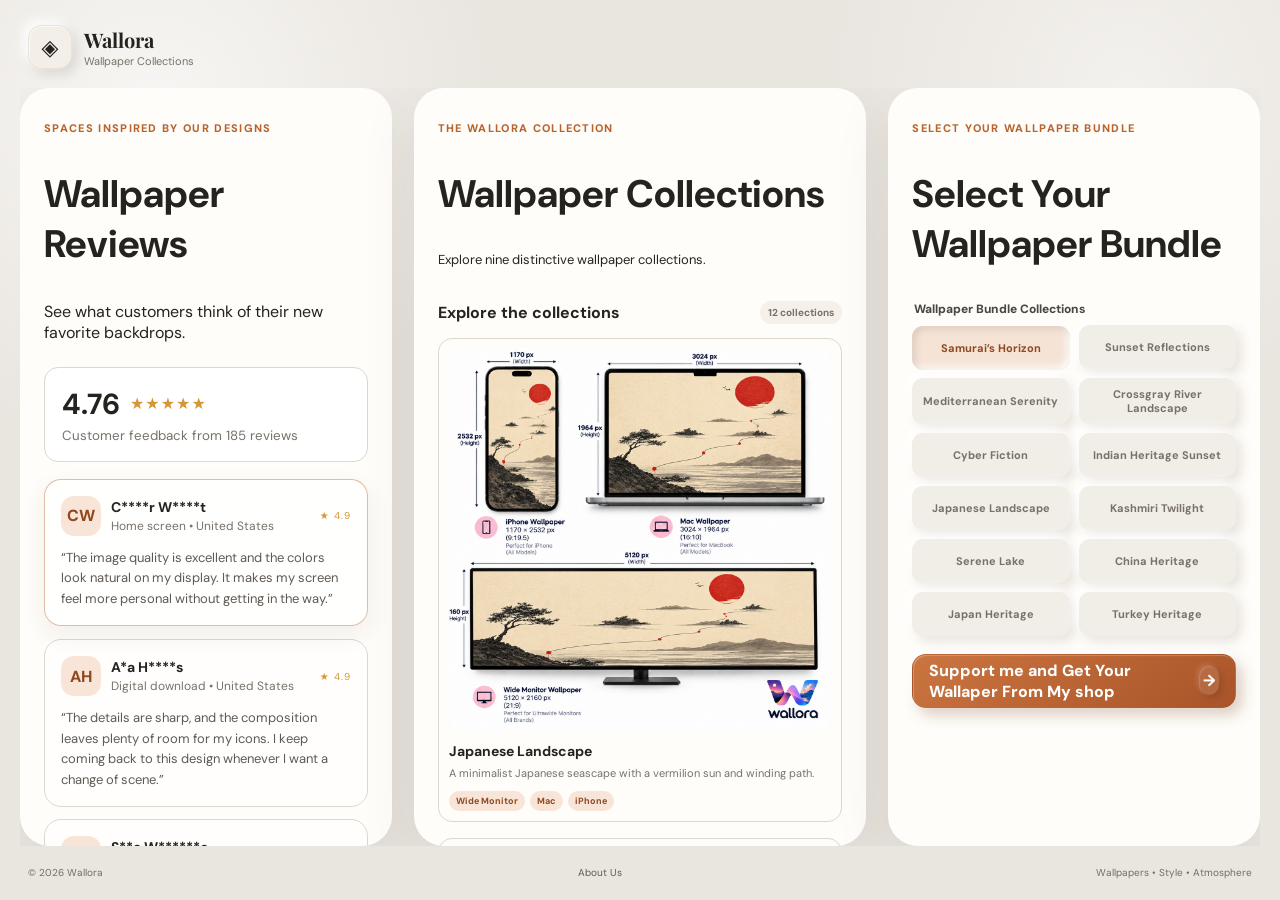
==== index.html @ 34a784f7 "Convert storefront to Wallora wallpaper shop" ====
<!DOCTYPE html>
<html lang="en">
<head>
  <meta charset="UTF-8" />
  <meta name="viewport" content="width=device-width, initial-scale=1.0, viewport-fit=cover" />
  <meta name="theme-color" content="#e9e5df" />
  <meta name="description" content="Explore the Wallora wallpaper collections: Samurai’s Horizon, Sunset Reflections, and Mediterranean Serenity." />
  <title>Wallora — Wallpaper Collections</title>
  <link rel="preconnect" href="https://fonts.googleapis.com">
  <link rel="preconnect" href="https://fonts.gstatic.com" crossorigin>
  <link href="https://fonts.googleapis.com/css2?family=DM+Sans:wght@400;500;600;700&family=Playfair+Display:wght@600;700&display=swap" rel="stylesheet">
  <link rel="stylesheet" href="styles.css" />
</head>
<body>
  <div class="page-shell">
    <header class="site-header">
      <a class="brand" href="index.html" aria-label="Wallora home">
        <span class="brand-mark">◈</span>
        <span>
          <strong>Wallora</strong>
          <small>Wallpaper Collections</small>
        </span>
      </a>
    </header>

    <nav class="mobile-section-nav" aria-label="Browse page sections">
      <button class="mobile-section-button active" type="button" data-panel="reviews" aria-pressed="true">Reviews</button>
      <button class="mobile-section-button" type="button" data-panel="writing" aria-pressed="false">Collections</button>
      <button class="mobile-section-button" type="button" data-panel="order" aria-pressed="false">Order</button>
    </nav>

    <main class="workspace">
      <!-- LEFT: REVIEWS -->
      <section class="panel reviews-panel" id="reviews" aria-labelledby="reviews-title">
        <div class="panel-top">
          <span class="eyebrow">Spaces inspired by our designs</span>
          <h1 id="reviews-title">Wallpaper Reviews</h1>
          <p>See what customers think of their new favorite backdrops.</p>
        </div>

        <div class="rating-summary" aria-label="Average rating 4.76 out of 5">
          <div>
            <strong id="review-average">4.76</strong>
            <span class="stars">★★★★★</span>
          </div>
          <small id="review-count">Customer feedback</small>
        </div>

        <div class="review-list" id="review-list"></div>
        <button class="review-load-more" id="review-load-more" type="button" aria-controls="review-list">Show more reviews</button>

        <div class="review-footer">
          <span class="trust-dot"></span>
          <span>Designed with care • Digital downloads</span>
        </div>
      </section>

      <!-- MIDDLE: WALLPAPER COLLECTIONS -->
      <section class="panel library-panel" id="writing" aria-labelledby="library-title">
        <div class="library-header">
          <span class="eyebrow">The Wallora collection</span>
          <h2 id="library-title">Wallpaper Collections</h2>
          <p>Explore nine distinctive wallpaper collections.</p>
        </div>
        <div class="library-catalog" id="library-catalog"></div>
      </section>

      <!-- RIGHT: ORDER / PAYMENT -->
      <section class="panel checkout-panel" id="order" aria-labelledby="checkout-title">
        <div class="checkout-header">
          <span class="eyebrow">Select Your Wallpaper Bundle</span>
          <h2 id="checkout-title">Select Your Wallpaper Bundle</h2>
        </div>
        <div id="payment-form">
          <fieldset class="choice-section">
            <legend>Wallpaper Bundle Collections</legend>
            <div class="type-options" role="group" aria-label="Wallpaper bundle collections">
              <button class="choice-button type-choice active" type="button" data-value="Samurai’s Horizon" aria-pressed="true">Samurai’s Horizon</button>
              <button class="choice-button type-choice" type="button" data-value="Sunset Reflections" aria-pressed="false">Sunset Reflections</button>
              <button class="choice-button type-choice" type="button" data-value="Mediterranean Serenity" aria-pressed="false">Mediterranean Serenity</button>
              <button class="choice-button type-choice" type="button" data-value="Crossgray River Landscape" aria-pressed="false">Crossgray River Landscape</button>
              <button class="choice-button type-choice" type="button" data-value="Cyber Fiction" aria-pressed="false">Cyber Fiction</button>
              <button class="choice-button type-choice" type="button" data-value="Indian Heritage Sunset" aria-pressed="false">Indian Heritage Sunset</button>
              <button class="choice-button type-choice" type="button" data-value="Japanese Landscape" aria-pressed="false">Japanese Landscape</button>
              <button class="choice-button type-choice" type="button" data-value="Kashmiri Twilight" aria-pressed="false">Kashmiri Twilight</button>
              <button class="choice-button type-choice" type="button" data-value="Serene Lake" aria-pressed="false">Serene Lake</button>
              <button class="choice-button type-choice" type="button" data-value="China Heritage" aria-pressed="false">China Heritage</button>
              <button class="choice-button type-choice" type="button" data-value="Japan Heritage" aria-pressed="false">Japan Heritage</button>
              <button class="choice-button type-choice" type="button" data-value="Turkey Heritage" aria-pressed="false">Turkey Heritage</button>
            </div>
            <input id="story-type" name="storyType" type="hidden" value="Samurai’s Horizon" />
          </fieldset>

          <a class="pay-button" href="https://buymeacoffee.com/wallora" target="_blank" rel="noopener noreferrer">
            <span>Support me and Get Your Wallaper From My shop</span>
            <span aria-hidden="true">→</span>
          </a>
        </div>

      </section>
    </main>

    <footer class="site-footer">
      <span>© <span id="year"></span> Wallora</span>
      <nav class="footer-links" aria-label="Footer navigation">
        <a href="about.html">About Us</a>
      </nav>
      <span class="footer-tagline">Wallpapers • Style • Atmosphere</span>
    </footer>
  </div>

  <dialog class="wallpaper-dialog" id="wallpaper-dialog" aria-labelledby="wallpaper-dialog-title">
    <button class="wallpaper-dialog-close" type="button" aria-label="Close wallpaper preview">×</button>
    <img class="wallpaper-dialog-image" src="" alt="" />
    <div class="wallpaper-dialog-details">
      <span class="eyebrow">Wallpaper preview</span>
      <h2 class="wallpaper-dialog-title" id="wallpaper-dialog-title"></h2>
      <label for="wallpaper-email">Email</label>
      <input id="wallpaper-email" type="email" autocomplete="email" placeholder="you@example.com" required />
      <button class="pay-button wallpaper-get-button" type="button"><span>Get</span><span aria-hidden="true">→</span></button>
    </div>
  </dialog>

  <script src="script.js"></script>
</body>
</html>
---- styles.css ----
:root {
  --page: #e9e5df;
  --panel: #fffdf9;
  --panel-soft: #f5f0e9;
  --ink: #25231f;
  --muted: #777169;
  --line: #ddd7cf;
  --accent: #b6632d;
  --accent-dark: #8f4820;
  --accent-soft: #f8e5d7;
  --olive: #6f7e5b;
  --shadow: 0 18px 60px rgba(60, 49, 38, .08);
  --neu-raised: -5px -5px 11px rgba(255,255,255,.88), 5px 5px 12px rgba(83,70,55,.15);
  --neu-pressed: inset 3px 3px 7px rgba(91,75,57,.16), inset -3px -3px 7px rgba(255,255,255,.9);
  --radius-xl: 30px;
  --radius-lg: 20px;
  --radius-md: 14px;
}

* { box-sizing: border-box; }

html,
body { height: 100%; }

html { scroll-behavior: smooth; }

body {
  margin: 0;
  overflow: hidden;
  color: var(--ink);
  background:
    radial-gradient(circle at 12% 12%, rgba(255,255,255,.66), transparent 25%),
    radial-gradient(circle at 88% 10%, rgba(255,255,255,.46), transparent 22%),
    var(--page);
  font-family: "DM Sans", system-ui, -apple-system, BlinkMacSystemFont, "Segoe UI", sans-serif;
}

button,
input,
textarea { font: inherit; }

button { cursor: pointer; touch-action: manipulation; }
a { color: inherit; }
[hidden] { display: none !important; }

:focus-visible {
  outline: 3px solid rgba(182,99,45,.28);
  outline-offset: 3px;
}

.page-shell {
  width: min(1540px, calc(100% - 40px));
  height: 100dvh;
  margin: 0 auto;
  padding: 16px 0 12px;
  display: grid;
  grid-template-rows: 62px minmax(0, 1fr) 32px;
  gap: 10px;
}

.site-header {
  min-width: 0;
  display: flex;
  align-items: center;
  justify-content: space-between;
  padding: 0 8px;
}

.mobile-section-nav { display: none; }

.brand {
  min-width: 0;
  display: inline-flex;
  align-items: center;
  gap: 12px;
  text-decoration: none;
}

.brand-mark,
.summary-icon,
.input-wrap > span:not(.currency) {
  display: grid;
  place-items: center;
  flex: 0 0 auto;
  border: 1px solid rgba(120,101,79,.08);
  background: #f3eee7;
  box-shadow: var(--neu-raised), inset 1px 1px 1px rgba(255,255,255,.65);
}

.brand-mark {
  width: 44px;
  height: 44px;
  border-radius: 14px;
  font-size: 22px;
}

.brand strong {
  display: block;
  font-family: "Playfair Display", serif;
  font-size: 20px;
}

.brand small {
  display: block;
  margin-top: 1px;
  color: var(--muted);
  font-size: 11px;
}

.workspace {
  min-width: 0;
  min-height: 0;
  display: grid;
  grid-template-columns: .92fr 1.12fr .92fr;
  gap: 22px;
  overflow: hidden;
}


.panel {
  min-width: 0;
  min-height: 0;
  height: 100%;
  overflow-x: hidden;
  overflow-y: auto;
  overscroll-behavior: contain;
  scrollbar-width: thin;
  scrollbar-color: #d7c9ba transparent;
  border-radius: var(--radius-xl);
  background: var(--panel);
  box-shadow: var(--shadow);
}

.panel::-webkit-scrollbar,
.panel::-webkit-scrollbar-track,
.panel::-webkit-scrollbar-thumb,

.eyebrow {
  display: inline-block;
  color: var(--accent);
  font-size: 11px;
  font-weight: 800;
  letter-spacing: .12em;
  text-transform: uppercase;
}

.panel-top h1,
.library-header h2,
.checkout-header h2,
  margin: 8px 0;
  font-family: "Playfair Display", serif;
  line-height: 1.04;
}

.panel-top p,
.library-header p,
.checkout-header p {
  margin: 0;
  color: var(--muted);
  line-height: 1.52;
}

/* Reviews */
.reviews-panel { padding: 28px 24px 24px; }
.panel-top h1 { font-size: clamp(30px, 3vw, 42px); }

.rating-summary {
  margin: 24px 0 18px;
  padding: 17px;
  border: 1px solid var(--line);
  border-radius: var(--radius-md);
  background: #fff;
}

.rating-summary > div { display: flex; align-items: center; gap: 10px; }
.rating-summary strong { font-size: 29px; }
.stars,
.mini-stars { color: #d59735; letter-spacing: 1px; }
.rating-summary small { display: block; margin-top: 4px; color: var(--muted); }
.review-list { min-width: 0; display: grid; grid-template-columns: minmax(0, 1fr); gap: 12px; }

.review-load-more {
  width: 100%;
  min-height: 46px;
  margin-top: 14px;
  padding: 10px 14px;
  border: 0;
  border-radius: 12px;
  color: var(--accent-dark);
  background: #f1ede7;
  box-shadow: var(--neu-raised);
  font-size: 11px;
  font-weight: 800;
}

.review-load-more:hover { transform: translateY(-1px); }
.review-load-more:active { box-shadow: var(--neu-pressed); transform: translateY(1px); }

.review-card {
  min-width: 0;
  padding: 16px;
  border: 1px solid var(--line);
  border-radius: 17px;
  background: rgba(255,255,255,.74);
  transition: border-color .2s ease, box-shadow .2s ease, transform .2s ease;
}

.review-card:hover,
.review-card.active-review {
  border-color: rgba(182,99,45,.42);
  box-shadow: 0 9px 24px rgba(67,47,31,.07);
  transform: translateY(-1px);
}

.review-head {
  display: grid;
  grid-template-columns: auto 1fr auto;
  gap: 10px;
  align-items: center;
}

.avatar {
  width: 40px;
  height: 40px;
  display: grid;
  place-items: center;
  border-radius: 13px;
  color: var(--accent-dark);
  background: var(--accent-soft);
  font-weight: 800;
}

.review-head strong { display: block; font-size: 14px; }
.review-head span:not(.mini-stars) { display: block; margin-top: 2px; color: var(--muted); font-size: 12px; }
.mini-stars { font-size: 10px; }
.review-card p { margin: 12px 0 0; color: #5f5a53; font-size: 13px; line-height: 1.58; }

.review-footer {
  display: flex;
  align-items: center;
  gap: 8px;
  padding-top: 20px;
  color: var(--muted);
  font-size: 12px;
}

.trust-dot { width: 8px; height: 8px; border-radius: 50%; background: #6c9463; box-shadow: 0 0 0 5px #edf3eb; }

/* Library */
.library-panel { padding: 28px 24px 30px; }
.library-header { padding-bottom: 20px; }
.library-header h2 { font-size: clamp(30px, 3vw, 40px); }
.library-header p { max-width: 440px; font-size: 13px; }
.library-catalog { display: grid; gap: 26px; }
.wallpaper-list { display: grid; gap: 16px; }
.wallpaper-item { min-width: 0; display: flex; flex-direction: column; gap: 12px; padding: 10px; border: 1px solid var(--line); border-radius: 14px; background: var(--panel); }
.wallpaper-preview { display: block; width: 100%; aspect-ratio: 1 / 1; object-fit: cover; border-radius: 9px; background: var(--panel-soft); }
.wallpaper-open { display: block; width: 100%; padding: 0; border: 0; border-radius: 9px; background: transparent; }
.wallpaper-open:focus-visible { outline-offset: 4px; }
.wallpaper-meta { min-width: 0; }
.wallpaper-meta h4 { margin: 0 0 6px; font-size: 14px; line-height: 1.2; }
.wallpaper-meta p { margin: 0; color: var(--muted); font-size: 11px; line-height: 1.45; }
.wallpaper-formats { display: flex; flex-wrap: wrap; gap: 5px; margin-top: 9px; }
.wallpaper-formats a { padding: 4px 7px; border-radius: 999px; color: var(--accent-dark); background: var(--accent-soft); font-size: 9px; font-weight: 700; text-decoration: none; }
.wallpaper-formats a:hover { text-decoration: underline; }

.wallpaper-dialog { width: min(860px, calc(100% - 32px)); max-height: min(90dvh, 760px); padding: 22px; overflow: auto; border: 1px solid var(--line); border-radius: 24px; color: var(--ink); background: var(--panel); box-shadow: 0 28px 80px rgba(37,28,21,.3); }
.wallpaper-dialog::backdrop { background: rgba(37,32,27,.56); backdrop-filter: blur(5px); }
.wallpaper-dialog-close { width: 38px; height: 38px; position: absolute; top: 12px; right: 12px; border: 0; border-radius: 50%; color: var(--ink); background: var(--panel); box-shadow: var(--neu-raised); font-size: 24px; }
.wallpaper-dialog-image { width: 100%; max-height: 48vh; display: block; object-fit: contain; border-radius: 14px; background: var(--panel-soft); }
.wallpaper-dialog-details { display: grid; gap: 10px; padding: 18px 2px 2px; }
.wallpaper-dialog-title { margin: 0 0 4px; font-family: "Playfair Display", serif; font-size: 28px; }
.wallpaper-dialog-details label { color: var(--muted); font-size: 12px; font-weight: 700; }
.wallpaper-dialog-details input { min-height: 48px; padding: 0 13px; border: 1px solid var(--line); border-radius: 12px; background: #fff; }
.wallpaper-get-button { cursor: pointer; }


.library-group {
  padding-top: 20px;
  border-top: 1px solid var(--line);
}

.library-group:first-child { padding-top: 0; border-top: 0; }

.library-group-title {
  display: flex;
  align-items: center;
  justify-content: space-between;
  margin: 0 0 14px;
}

.library-group-title h3 { margin: 0; font-size: 16px; }

.library-count {
  padding: 5px 8px;
  border-radius: 999px;
  color: var(--muted);
  background: var(--panel-soft);
  font-size: 10px;
  font-weight: 700;
}

.book-list {
  display: grid;
  grid-template-columns: repeat(2, minmax(0, 1fr));
  gap: 22px 14px;
}

.book-item { min-width: 0; }

.flip-book {
  width: 100%;
  aspect-ratio: 2 / 3;
  display: block;
  padding: 0;
  border: 0;
  border-radius: 10px;
  background: transparent;
  perspective: 900px;
}

.book-card-inner {
  width: 100%;
  height: 100%;
  position: relative;
  display: block;
  transform-style: preserve-3d;
  transition: transform .58s cubic-bezier(.2,.72,.25,1);
}

.flip-book.is-flipped .book-card-inner { transform: rotateY(180deg); }

.book-face {
  position: absolute;
  inset: 0;
  overflow: hidden;
  display: flex;
  flex-direction: column;
  justify-content: center;
  padding: 18px 15px;
  border: 1px solid rgba(52,34,22,.36);
  border-left-width: 7px;
  border-radius: 6px 11px 11px 6px;
  box-shadow: 0 10px 20px rgba(45,37,31,.17), inset 2px 1px 0 rgba(255,255,255,.18);
  backface-visibility: hidden;
  -webkit-backface-visibility: hidden;
}

.book-face::after {
  content: "";
  position: absolute;
  inset: 9px;
  border: 1px solid currentColor;
  border-radius: 3px;
  opacity: .22;
  pointer-events: none;
}

.book-cover { color: #fff8e9; text-align: center; }
.image-cover { padding: 0; background: #e8ddc9; }
.image-cover::after { display: none; }
.image-cover img { width: 100%; height: 100%; display: block; object-fit: cover; }
.book-cover .book-mark { margin-bottom: 12px; font-size: 22px; filter: drop-shadow(0 2px 2px rgba(0,0,0,.15)); }

.book-cover h4,
.book-back-cover h4 {
  margin: 0;
  font-family: "Playfair Display", serif;
  font-size: clamp(17px, 1.6vw, 23px);
  line-height: 1.04;
}

.book-cover small {
  margin-top: 16px;
  font-size: 7px;
  font-weight: 700;
  letter-spacing: .13em;
  text-transform: uppercase;
}

.book-back-cover {
  color: #4b3b2f;
  background: #f2e7d1;
  transform: rotateY(180deg);
  text-align: left;
}

.book-back-cover h4 { margin-bottom: 10px; font-size: 15px; }
.book-back-cover p { margin: 0; font-family: Georgia, serif; font-size: 10px; line-height: 1.48; }
.book-back-cover small { margin-top: auto; padding-top: 10px; color: #806f5c; font-size: 8px; font-weight: 700; }

.tone-0 { background: linear-gradient(155deg, #82452d, #b46e49); }
.tone-1 { background: linear-gradient(155deg, #46563f, #7a896f); }
.tone-2 { color: #5d431e; background: linear-gradient(155deg, #c9a15d, #efd9a8); }
.tone-3 { background: linear-gradient(155deg, #455b64, #78919a); }
.tone-4 { background: linear-gradient(155deg, #6e536b, #9b7897); }
.tone-5 { background: linear-gradient(155deg, #8b6339, #c3945d); }
.tone-6 { background: linear-gradient(155deg, #3f6158, #6f9489); }

.flip-book:hover .book-card-inner { transform: translateY(-3px) rotateY(0); }
.flip-book.is-flipped:hover .book-card-inner { transform: translateY(-3px) rotateY(180deg); }

.book-meta { padding: 10px 2px 0; }
.book-meta h4 { margin: 0 0 4px; font-size: 13px; line-height: 1.25; }
.book-meta p { min-height: 34px; margin: 0; color: var(--muted); font-size: 10px; line-height: 1.45; }

.book-rating {
  display: flex;
  align-items: center;
  justify-content: space-between;
  gap: 7px;
  margin-top: 8px;
  color: var(--muted);
  font-size: 9px;
}

.book-rating strong { color: #d18d27; font-size: 10px; letter-spacing: .03em; }

/* Checkout */
.checkout-panel { padding: 28px 24px 24px; }
.checkout-header h2 { font-size: clamp(30px, 3vw, 40px); }
.checkout-header { margin-bottom: 22px; }
.checkout-header p { font-size: 13px; }

.choice-section {
  min-width: 0;
  margin: 0 0 18px;
  padding: 0;
  border: 0;
}

.choice-section legend,
.field-group label,
.custom-pages-wrap label {
  display: block;
  margin-bottom: 8px;
  color: #4c4640;
  font-size: 12px;
  font-weight: 800;
}

.type-options,
.page-options,
.amount-options { display: grid; gap: 9px; }
.type-options { grid-template-columns: repeat(2, minmax(0, 1fr)); }
.page-options,
.amount-options { grid-template-columns: repeat(3, minmax(0, 1fr)); }

.choice-button {
  border: 0;
  color: var(--muted);
  background: #f1ede7;
  box-shadow: var(--neu-raised);
  font-weight: 700;
  transition: color .18s ease, background .18s ease, box-shadow .18s ease, transform .18s ease;
}

.choice-button {
  min-width: 0;
  min-height: 44px;
  padding: 9px 8px;
  border-radius: 11px;
  font-size: 11px;
}

.choice-button small { display: block; margin-top: 2px; color: inherit; font-size: 8px; font-weight: 500; }
.page-choice strong,
.amount-choice strong { display: block; color: inherit; font-size: 12px; }

.choice-button:hover { color: var(--accent-dark); transform: translateY(-1px); }

.choice-button:active,
.choice-button.active,
.choice-button[aria-pressed="true"] {
  color: var(--accent-dark);
  background: #f5e3d6;
  box-shadow: var(--neu-pressed);
  transform: translateY(1px);
}

.custom-pages-wrap {
  display: grid;
  grid-template-columns: 1fr 96px;
  align-items: center;
  gap: 10px;
  margin-top: 12px;
  padding: 10px 12px;
  border-radius: 11px;
  background: var(--panel-soft);
}

.custom-pages-wrap label { margin: 0; }
.custom-pages-wrap input { width: 100%; min-height: 38px; padding: 0 9px; border: 1px solid var(--line); border-radius: 9px; outline: 0; background: #fff; }
.custom-pages-wrap input:focus { border-color: var(--accent); box-shadow: 0 0 0 3px rgba(182,99,45,.10); }

.field-group { margin-bottom: 15px; }
.optional { color: var(--muted); font-size: 10px; font-weight: 500; }

.input-wrap {
  min-height: 47px;
  display: flex;
  align-items: center;
  gap: 9px;
  padding: 0 12px;
  border: 1px solid var(--line);
  border-radius: 12px;
  background: #fff;
  transition: border-color .2s ease, box-shadow .2s ease;
}

.input-wrap:focus-within { border-color: var(--accent); box-shadow: 0 0 0 3px rgba(182,99,45,.10); }

.input-wrap > span:not(.currency) {
  width: 27px;
  height: 27px;
  border-radius: 9px;
  font-size: 12px;
}

.input-wrap input { width: 100%; border: 0; outline: 0; color: var(--ink); background: transparent; }

textarea {
  width: 100%;
  min-height: 104px;
  padding: 12px;
  resize: vertical;
  border: 1px solid var(--line);
  border-radius: 12px;
  outline: 0;
  color: var(--ink);
  background: #fff;
  line-height: 1.45;
}

textarea:focus { border-color: var(--accent); box-shadow: 0 0 0 3px rgba(182,99,45,.10); }
.error { min-height: 12px; display: block; margin-top: 4px; color: var(--danger); font-size: 9px; }
.amount-section { margin-bottom: 20px; }

.pay-button {
  width: 100%;
  min-height: 54px;
  display: flex;
  align-items: center;
  justify-content: space-between;
  padding: 0 16px;
  border: 1px solid rgba(143,72,32,.12);
  border-radius: 14px;
  color: #fff;
  background: linear-gradient(145deg, #cb7540, #a95429);
  box-shadow: -5px -5px 12px rgba(255,255,255,.72), 6px 7px 14px rgba(111,63,35,.25), inset 1px 1px 1px rgba(255,255,255,.26);
  font-weight: 800;
  text-decoration: none;
  transition: box-shadow .18s ease, transform .18s ease, filter .18s ease;
}

.pay-button:hover { filter: saturate(1.05); transform: translateY(-1px); }
.pay-button:active { box-shadow: inset 4px 4px 9px rgba(100,42,17,.30), inset -3px -3px 8px rgba(255,188,139,.18); transform: translateY(1px); }
.pay-button:disabled { cursor: wait; filter: grayscale(.2); opacity: .72; transform: none; }

.pay-button > span:last-child {
  width: 29px;
  height: 29px;
  display: grid;
  place-items: center;
  border-radius: 10px;
  background: rgba(255,255,255,.1);
  box-shadow: -2px -2px 5px rgba(255,255,255,.16), 3px 3px 6px rgba(86,38,16,.24), inset 1px 1px 1px rgba(255,255,255,.16);
}

.secure-note { margin: 11px 5px 0; color: var(--muted); font-size: 9px; line-height: 1.45; text-align: center; }
.form-message { margin-top: 9px; border-radius: 11px; font-size: 11px; line-height: 1.4; }
.form-message.success { padding: 10px; color: #4f6d48; background: #edf5ea; }
.form-message.error-state { padding: 10px; color: #97362d; background: #faece9; }

.checkout-footer { display: grid; gap: 5px; padding-top: 19px; color: var(--muted); font-size: 10px; }
.checkout-footer span { color: var(--olive); font-weight: 800; }

.site-footer {
  display: flex;
  align-items: center;
  justify-content: space-between;
  gap: 18px;
  padding: 0 8px;
  color: #736d66;
  font-size: 10px;
}

.footer-links {
  min-width: 0;
  display: flex;
  align-items: center;
  justify-content: center;
  gap: 14px;
}

.footer-links a {
  color: #625c55;
  text-decoration: none;
  white-space: nowrap;
  transition: color .18s ease;
}

.footer-links a:hover,
.footer-links a[aria-current="page"] { color: var(--accent-dark); }

/* Standalone information and policy pages */
.legal-page {
  height: auto;
  min-height: 100%;
  overflow-x: hidden;
  overflow-y: auto;
}

.legal-shell {
  width: calc(100% - 36px);
  max-width: 920px;
  min-width: 0;
  min-height: 100dvh;
  margin: 0 auto;
  padding: 24px 0 18px;
  display: flex;
  flex-direction: column;
}

.legal-header {
  display: flex;
  align-items: center;
  justify-content: space-between;
  gap: 20px;
  padding: 0 8px 22px;
}

.home-button {
  min-height: 42px;
  display: inline-flex;
  align-items: center;
  gap: 7px;
  padding: 0 15px;
  border: 0;
  border-radius: 13px;
  color: #625c55;
  background: #efebe5;
  box-shadow: var(--neu-raised);
  font-size: 11px;
  font-weight: 700;
  text-decoration: none;
  transition: color .18s ease, box-shadow .18s ease, transform .18s ease;
}

.home-button:hover { color: var(--accent-dark); transform: translateY(-1px); }
.home-button:active { box-shadow: var(--neu-pressed); transform: translateY(1px); }

.legal-card {
  width: 100%;
  min-width: 0;
  flex: 1;
  padding: clamp(30px, 6vw, 64px);
  border: 1px solid rgba(255,255,255,.72);
  border-radius: var(--radius-xl);
  background: var(--panel);
  box-shadow: var(--shadow);
}

.legal-card h1 {
  max-width: 720px;
  margin: 8px 0 12px;
  font-family: "Playfair Display", serif;
  font-size: clamp(38px, 7vw, 62px);
  line-height: 1.02;
  letter-spacing: -.035em;
}

.legal-intro {
  max-width: 680px;
  margin: 0 0 34px;
  color: var(--muted);
  font-size: 14px;
  line-height: 1.75;
}

.legal-updated {
  display: inline-flex;
  margin-bottom: 28px;
  padding: 7px 10px;
  border-radius: 10px;
  color: #766f66;
  background: #f1ede7;
  box-shadow: var(--neu-pressed);
  font-size: 9px;
  font-weight: 700;
  letter-spacing: .04em;
  text-transform: uppercase;
}

.legal-section {
  padding: 24px 0;
  border-top: 1px solid var(--line);
}

.legal-section:first-of-type { border-top: 0; }

.legal-section h2 {
  margin: 0 0 9px;
  font-family: "Playfair Display", serif;
  font-size: 23px;
  line-height: 1.2;
}

.legal-section p,
.legal-section li {
  color: #5f5952;
  font-size: 13px;
  line-height: 1.75;
  overflow-wrap: anywhere;
}

.legal-section p { margin: 0 0 10px; }
.legal-section p:last-child { margin-bottom: 0; }
.legal-section ul { margin: 8px 0 0; padding-left: 20px; }
.legal-section li + li { margin-top: 5px; }
.legal-section a { color: var(--accent-dark); }

.legal-footer {
  min-height: 48px;
  margin-top: 10px;
  padding: 10px 8px 0;
  flex-wrap: wrap;
}

@media (max-width: 1180px) {
  .page-shell { width: calc(100% - 24px); }
  .workspace { grid-template-columns: .9fr 1.08fr .92fr; gap: 14px; }
  .reviews-panel,
  .library-panel,
  .checkout-panel { padding-right: 18px; padding-left: 18px; }
  .type-options { grid-template-columns: 1fr; }
}

@media (max-width: 900px) {
  .page-shell { width: 100%; padding: 10px 12px 8px; grid-template-rows: 58px 44px minmax(0,1fr) 36px; gap: 8px; }
  .site-header { padding: 0 4px; }
  .mobile-section-nav {
    display: grid;
    grid-template-columns: repeat(3, minmax(0, 1fr));
    gap: 7px;
    padding: 0 4px;
  }
  .mobile-section-button {
    min-width: 0;
    min-height: 44px;
    padding: 6px 10px;
    border: 0;
    border-radius: 11px;
    color: var(--muted);
    background: #efebe5;
    box-shadow: var(--neu-raised);
    font-size: 11px;
    font-weight: 800;
  }
  .mobile-section-button.active,
  .mobile-section-button[aria-pressed="true"] { color: var(--accent-dark); background: #f5e3d6; box-shadow: var(--neu-pressed); }
  .workspace {
    grid-template-columns: repeat(3, minmax(320px, 88vw));
    gap: 14px;
    overflow-x: auto;
    overflow-y: hidden;
    scroll-snap-type: x mandatory;
    scroll-behavior: smooth;
    scrollbar-width: none;
    -webkit-overflow-scrolling: touch;
  }
  .workspace::-webkit-scrollbar { display: none; }
  .panel { scroll-snap-align: center; border-radius: 24px; }
  .type-options { grid-template-columns: repeat(2, minmax(0,1fr)); }
  .site-footer { overflow-x: auto; justify-content: flex-start; scrollbar-width: none; }
  .site-footer::-webkit-scrollbar { display: none; }
  .footer-links { margin-left: auto; }
  .footer-links a { min-height: 34px; display: inline-flex; align-items: center; }
  .footer-tagline { display: none; }
}

@media (max-width: 520px) {
  .page-shell {
    padding: max(8px, env(safe-area-inset-top)) max(8px, env(safe-area-inset-right)) max(6px, env(safe-area-inset-bottom)) max(8px, env(safe-area-inset-left));
    grid-template-rows: 52px 44px minmax(0,1fr) 36px;
    gap: 7px;
  }
  .workspace { grid-template-columns: repeat(3, 100%); gap: 10px; scroll-snap-type: x mandatory; }
  .panel { scroll-snap-align: start; scroll-snap-stop: always; }
  .brand small { display: none; }
  .brand { gap: 10px; }
  .brand strong { font-size: 18px; }
  .brand-mark { width: 40px; height: 40px; }
  .reviews-panel,
  .library-panel,
  .checkout-panel { padding: 22px 18px 28px; }
  .panel-top h1,
  .library-header h2,
  .checkout-header h2 { font-size: 31px; }
  .rating-summary { margin: 19px 0 16px; }
  .review-card { padding: 14px; }
  .review-card p { font-size: 12px; }
  .book-list { gap: 22px 12px; }
  .book-face { padding: 14px 11px; }
  .book-back-cover p { font-size: 9px; }
  .choice-button { min-height: 48px; }
  .input-wrap { min-height: 50px; }
  .input-wrap input,
  .custom-pages-wrap input,
  textarea { font-size: 16px; }
  textarea { min-height: 132px; }
  .site-footer { justify-content: flex-start; gap: 14px; padding-inline: 4px; }
  .site-footer > span:first-child { display: none; }
  .site-footer .footer-links { flex: 0 0 max-content; justify-content: flex-start; margin: 0; gap: 13px; }
  .legal-shell { width: calc(100% - 16px); padding-top: 12px; }
  .legal-header { padding: 0 4px 14px; }
  .legal-header .brand small { display: none; }
  .legal-card { padding: 28px 22px; border-radius: 24px; }
  .legal-card h1 { font-size: 39px; }
  .legal-intro { font-size: 13px; }
  .legal-footer > span:first-child { display: block; }
  .legal-footer .footer-links { width: 100%; overflow-x: auto; justify-content: flex-start; padding: 5px 0; }

}

@media (max-width: 380px) {
  .brand strong { font-size: 16px; }
  .legal-header { gap: 10px; }
  .home-button { padding-inline: 10px; }
  .reviews-panel,
  .library-panel,
  .checkout-panel { padding-inline: 15px; }
  .type-options { gap: 7px; }
  .mobile-section-button { padding-inline: 6px; font-size: 10px; }
}

@media (hover: none) {
  .review-card:hover { transform: none; box-shadow: none; }
  .flip-book:hover .book-card-inner { transform: none; }
  .flip-book.is-flipped:hover .book-card-inner { transform: rotateY(180deg); }
}


@media (prefers-reduced-motion: reduce) {
  *,
  *::before,
  *::after {
    scroll-behavior: auto !important;
    transition-duration: .01ms !important;
  }
}
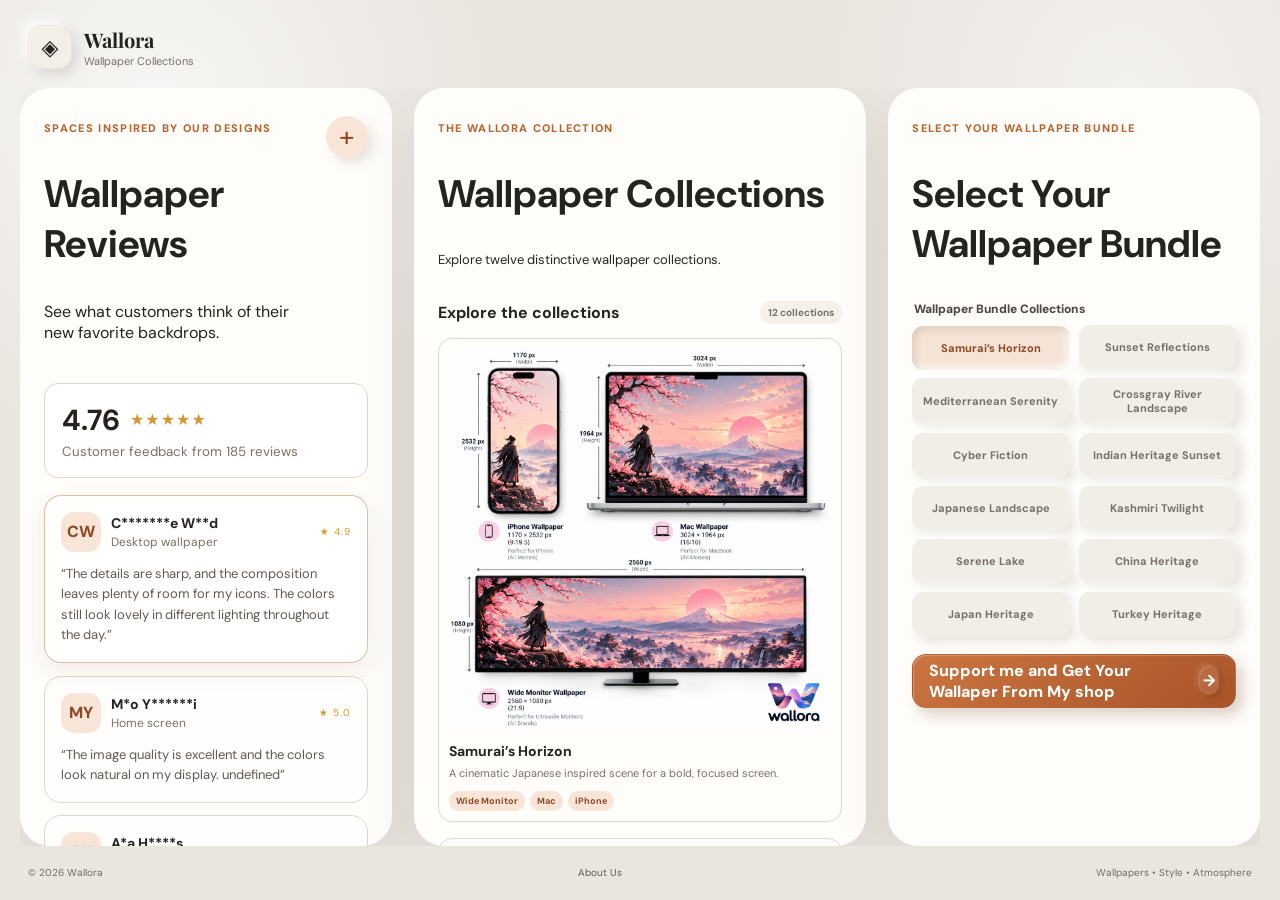
==== commit b5d55627: "Add local wallpaper reviews and expand about page" ====
--- a/index.html
+++ b/index.html
@@ -32,10 +32,13 @@
     <main class="workspace">
       <!-- LEFT: REVIEWS -->
       <section class="panel reviews-panel" id="reviews" aria-labelledby="reviews-title">
-        <div class="panel-top">
-          <span class="eyebrow">Spaces inspired by our designs</span>
-          <h1 id="reviews-title">Wallpaper Reviews</h1>
-          <p>See what customers think of their new favorite backdrops.</p>
+        <div class="review-panel-header">
+          <div class="panel-top">
+            <span class="eyebrow">Spaces inspired by our designs</span>
+            <h1 id="reviews-title">Wallpaper Reviews</h1>
+            <p>See what customers think of their new favorite backdrops.</p>
+          </div>
+          <button class="add-review-button" id="review-add-open" type="button" aria-label="Add a review" title="Add a review">+</button>
         </div>
 
         <div class="rating-summary" aria-label="Average rating 4.76 out of 5">
@@ -60,7 +63,7 @@
         <div class="library-header">
           <span class="eyebrow">The Wallora collection</span>
           <h2 id="library-title">Wallpaper Collections</h2>
-          <p>Explore nine distinctive wallpaper collections.</p>
+          <p>Explore twelve distinctive wallpaper collections.</p>
         </div>
         <div class="library-catalog" id="library-catalog"></div>
       </section>
@@ -121,6 +124,30 @@
     </div>
   </dialog>
 
+  <dialog class="wallpaper-dialog add-review-dialog" id="add-review-dialog" aria-labelledby="add-review-title">
+    <button class="wallpaper-dialog-close" type="button" aria-label="Close add review form">×</button>
+    <form id="add-review-form" class="add-review-form">
+      <span class="eyebrow">Your experience</span>
+      <h2 id="add-review-title">Add a review</h2>
+      <label for="reviewer-name">Name</label>
+      <input id="reviewer-name" name="name" type="text" autocomplete="name" maxlength="80" required />
+      <label for="review-type">Wallpaper type</label>
+      <select id="review-type" name="type" required>
+        <option value="Desktop wallpaper">Desktop wallpaper</option>
+        <option value="Mac wallpaper">Mac wallpaper</option>
+        <option value="iPhone wallpaper">iPhone wallpaper</option>
+        <option value="Home screen">Home screen</option>
+        <option value="Workspace setup">Workspace setup</option>
+        <option value="Nature wallpaper">Nature wallpaper</option>
+        <option value="Landscape design">Landscape design</option>
+        <option value="Digital download">Digital download</option>
+      </select>
+      <label for="review-comment">Comment</label>
+      <textarea id="review-comment" name="comment" rows="5" maxlength="600" required></textarea>
+      <button class="pay-button" type="submit"><span>Submit review</span><span aria-hidden="true">→</span></button>
+    </form>
+  </dialog>
+
   <script src="script.js"></script>
 </body>
 </html>
--- a/styles.css
+++ b/styles.css
@@ -162,6 +162,11 @@
 
 /* Reviews */
 .reviews-panel { padding: 28px 24px 24px; }
+.review-panel-header { display: flex; align-items: flex-start; justify-content: space-between; gap: 10px; }
+.review-panel-header .panel-top { min-width: 0; }
+.add-review-button { width: 42px; height: 42px; flex: 0 0 auto; display: grid; place-items: center; border: 0; border-radius: 50%; color: var(--accent-dark); background: var(--accent-soft); box-shadow: var(--neu-raised); font-size: 28px; line-height: 1; }
+.add-review-button:hover { transform: translateY(-1px); }
+.add-review-button:active { box-shadow: var(--neu-pressed); transform: translateY(1px); }
 .panel-top h1 { font-size: clamp(30px, 3vw, 42px); }
 
 .rating-summary {
@@ -273,6 +278,15 @@
 .wallpaper-dialog-details label { color: var(--muted); font-size: 12px; font-weight: 700; }
 .wallpaper-dialog-details input { min-height: 48px; padding: 0 13px; border: 1px solid var(--line); border-radius: 12px; background: #fff; }
 .wallpaper-get-button { cursor: pointer; }
+.add-review-dialog { width: min(520px, calc(100% - 32px)); }
+.add-review-form { display: grid; gap: 10px; padding: 6px 2px 2px; }
+.add-review-form h2 { margin: 0 0 4px; font-family: "Playfair Display", serif; font-size: 30px; }
+.add-review-form label { margin-top: 4px; color: var(--muted); font-size: 12px; font-weight: 700; }
+.add-review-form input,
+.add-review-form select,
+.add-review-form textarea { width: 100%; min-height: 46px; padding: 10px 12px; border: 1px solid var(--line); border-radius: 11px; color: var(--ink); background: #fff; }
+.add-review-form textarea { min-height: 120px; resize: vertical; }
+.add-review-form .pay-button { margin-top: 8px; }
 
 
 .library-group {
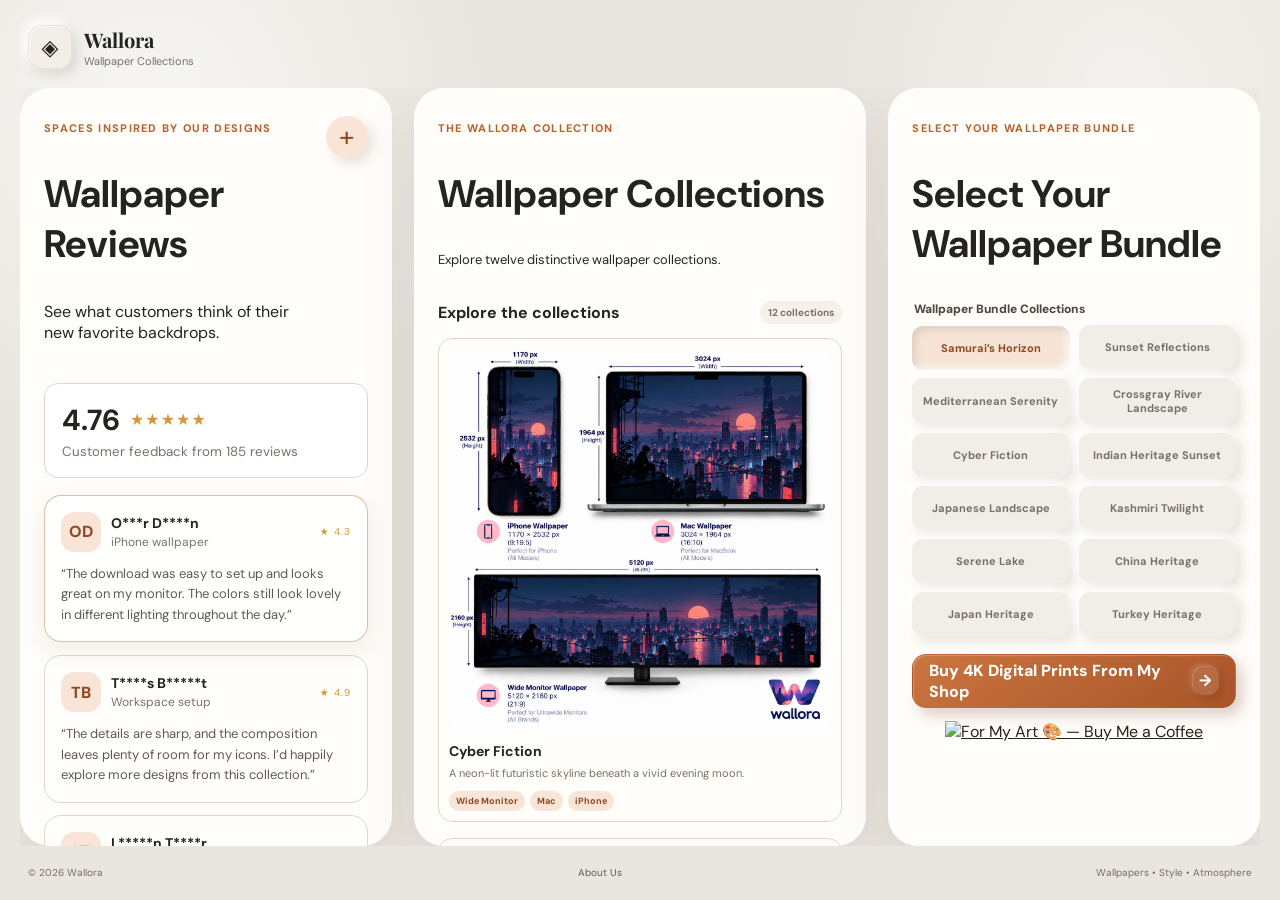
==== commit 4c4611e3: "Add Buy Me a Coffee art button" ====
--- a/index.html
+++ b/index.html
@@ -95,8 +95,11 @@
           </fieldset>
 
           <a class="pay-button" href="https://buymeacoffee.com/wallora" target="_blank" rel="noopener noreferrer">
-            <span>Support me and Get Your Wallaper From My shop</span>
+            <span>Buy 4K Digital Prints From My Shop</span>
             <span aria-hidden="true">→</span>
+          </a>
+          <a class="buymeacoffee-button" href="https://www.buymeacoffee.com/wallora" target="_blank" rel="noopener noreferrer" aria-label="For My Art — Buy Me a Coffee">
+            <img src="https://img.buymeacoffee.com/button-api/?text=For%20My%20Art&amp;emoji=%F0%9F%8E%A8&amp;slug=wallora&amp;button_colour=ffffff&amp;font_colour=000000&amp;font_family=Bree&amp;outline_colour=000000&amp;coffee_colour=FFDD00" alt="For My Art 🎨 — Buy Me a Coffee" loading="lazy" />
           </a>
         </div>
 
--- a/styles.css
+++ b/styles.css
@@ -580,6 +580,9 @@
   background: rgba(255,255,255,.1);
   box-shadow: -2px -2px 5px rgba(255,255,255,.16), 3px 3px 6px rgba(86,38,16,.24), inset 1px 1px 1px rgba(255,255,255,.16);
 }
+
+.buymeacoffee-button { display: flex; justify-content: center; margin-top: 13px; }
+.buymeacoffee-button img { display: block; width: auto; max-width: 100%; height: auto; }
 
 .secure-note { margin: 11px 5px 0; color: var(--muted); font-size: 9px; line-height: 1.45; text-align: center; }
 .form-message { margin-top: 9px; border-radius: 11px; font-size: 11px; line-height: 1.4; }
